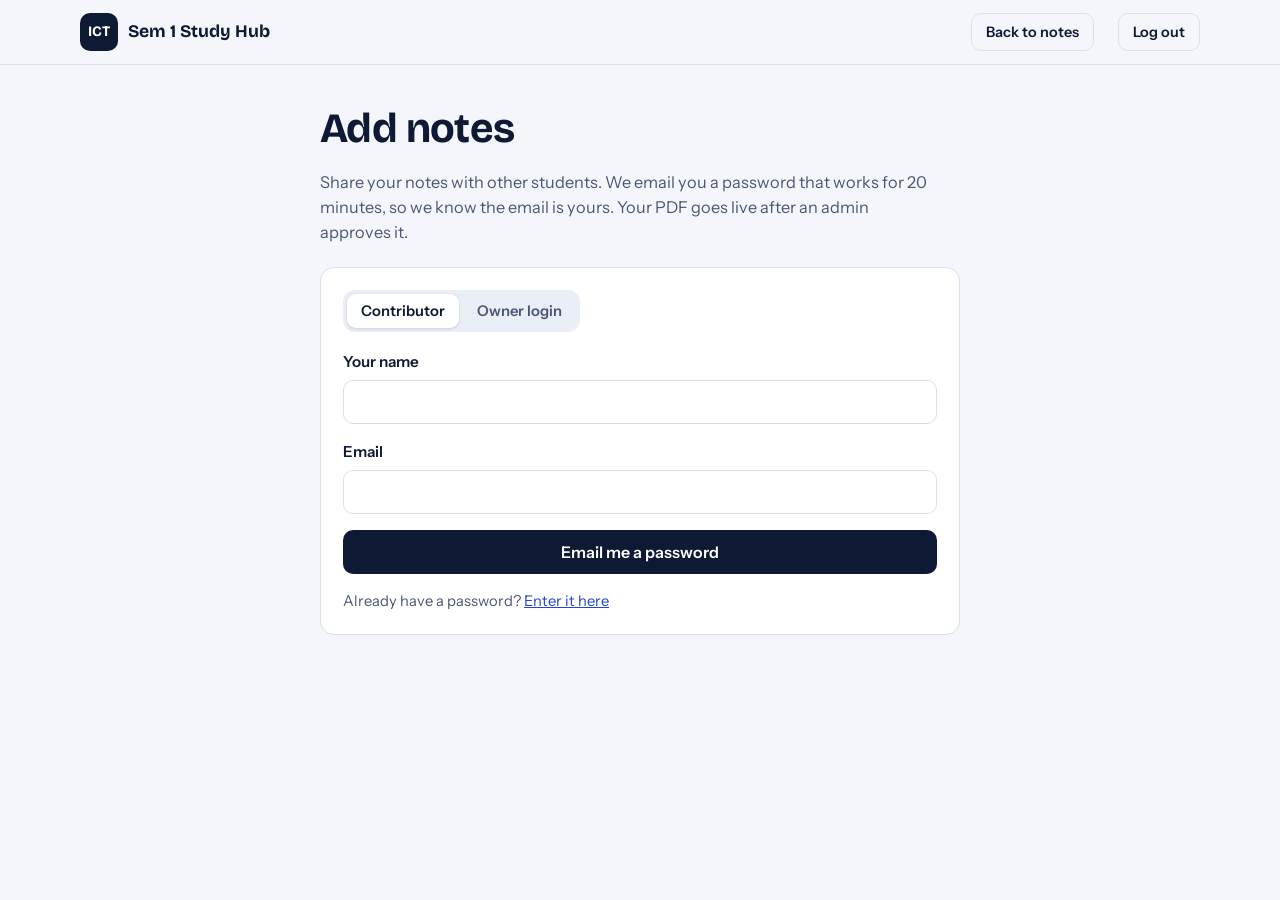
==== contribute.html @ 1305e54b "A centralized study platform providing students with organized notes, learning resources, and academ" ====
<!DOCTYPE html>
<html lang="en">
<head>
  <meta charset="UTF-8" />
  <meta name="viewport" content="width=device-width, initial-scale=1.0" />
  <title>Add notes | ICT Sem 1 Study Hub</title>
  <link rel="preconnect" href="https://fonts.googleapis.com" />
  <link rel="preconnect" href="https://fonts.gstatic.com" crossorigin />
  <link href="https://fonts.googleapis.com/css2?family=Bricolage+Grotesque:opsz,wght@12..96,600;12..96,700&family=Instrument+Sans:wght@400;500;600&display=swap" rel="stylesheet" />
  <link rel="stylesheet" href="style.css" />
</head>
<body>
  <header class="topbar">
    <div class="wrap topbar-in">
      <a class="brand" href="index.html"><span class="brand-mark" aria-hidden="true">ICT</span><span class="brand-text">Sem 1 Study Hub</span></a>
      <a class="btn btn-sm btn-ghost" href="index.html">Back to notes</a>
      <button class="btn btn-sm btn-ghost" id="logout" hidden>Log out</button>
    </div>
  </header>

  <main class="wrap narrow">
    <h1 class="page-h">Add notes</h1>
    <p class="lead" id="intro">Share your notes with other students. We email you a password that works for 20 minutes, so we know the email is yours. Your PDF goes live after an admin approves it.</p>
    <p class="notice" id="setupMsg" hidden>The upload service is not connected yet. Paste your Apps Script URL in config.js.</p>
    <p class="msg" id="msg" role="status" aria-live="polite" hidden></p>

    <!-- Login -->
    <section class="panel" id="authBox">
      <div class="seg" role="tablist">
        <button class="seg-b on" data-mode="user" role="tab">Contributor</button>
        <button class="seg-b" data-mode="owner" role="tab">Owner login</button>
      </div>

      <form id="userForm" class="stack">
        <div id="step1" class="stack">
          <label>Your name<input id="name" autocomplete="name" required minlength="2" /></label>
          <label>Email<input id="email" type="email" autocomplete="email" required /></label>
          <button class="btn btn-ink" type="submit" id="sendBtn">Email me a password</button>
          <p class="hint">Already have a password? <button type="button" class="link" id="haveBtn">Enter it here</button></p>
        </div>
        <div id="step2" class="stack" hidden>
          <p class="hint" id="sentNote"></p>
          <label>Password from your email<input id="pw" autocomplete="one-time-code" required /></label>
          <button class="btn btn-ink" type="button" id="loginBtn">Log in</button>
          <p class="hint"><button type="button" class="link" id="backBtn">Use a different email</button></p>
        </div>
      </form>

      <form id="ownerForm" class="stack" hidden>
        <label>Owner email<input id="oEmail" type="email" required /></label>
        <label>Owner password<input id="oPw" type="password" autocomplete="current-password" required /></label>
        <button class="btn btn-ink" type="submit">Log in as owner</button>
      </form>
    </section>

    <!-- Dashboard -->
    <section id="dash" hidden>
      <p class="who" id="who"></p>
      <div class="tabs" id="tabs" role="tablist"></div>

      <div class="panel" id="tab-upload">
        <form id="upForm" class="stack">
          <label>Title<input id="upTitle" required minlength="3" maxlength="80" placeholder="e.g. Vector chapter notes" /></label>
          <label>Subject
            <select id="upSubject" required>
              <option>Modern Physics</option><option>Maths</option><option>Communication Skills in English</option>
              <option>Fundamentals of Electronics</option><option>Web Development</option><option>Mid-exam papers</option>
            </select>
          </label>
          <label>PDF file (max 10 MB)<input id="upFile" type="file" accept="application/pdf" required /></label>
          <button class="btn btn-ink" type="submit" id="upBtn">Upload PDF</button>
        </form>
      </div>

      <div class="panel" id="tab-notes" hidden><ul class="rows" id="noteList"></ul></div>

      <div class="panel" id="tab-team" hidden>
        <form id="teamForm" class="inline">
          <input id="tEmail" type="email" placeholder="Email address" required aria-label="Email address" />
          <select id="tRole" aria-label="Role"><option value="worker">Worker</option><option value="admin">Admin</option></select>
          <button class="btn btn-ink" type="submit">Add</button>
        </form>
        <p class="hint">Workers can upload (goes live at once) and delete. Admins can also approve or reject uploads.</p>
        <ul class="rows" id="teamList"></ul>
      </div>
    </section>
  </main>

  <script src="config.js"></script>
  <script src="contribute.js"></script>
</body>
</html>
---- style.css ----
/* ===============================
   Tokens
   =============================== */
:root {
  --paper: #f4f6fb;
  --paper-2: #eaeef7;
  --card: #ffffff;
  --ink: #0e1a33;
  --ink-2: #4a5675;
  --line: #d9dfec;
  --cobalt: #2547d0;
  --cobalt-dark: #1a36a8;
  --marker: #ffe066;
  --margin-red: #e7a3a3;
  --wa: #128a4b;
  --wa-dark: #0c6b38;

  --font-display: "Bricolage Grotesque", "Segoe UI", system-ui, sans-serif;
  --font-body: "Instrument Sans", "Segoe UI", system-ui, -apple-system, sans-serif;

  --r-sm: 8px;
  --r-md: 14px;
  --wrap: 1120px;
}

/* ===============================
   Base
   =============================== */
*, *::before, *::after { box-sizing: border-box; }
html { scroll-behavior: smooth; scroll-padding-top: 84px; }
body {
  margin: 0;
  background: var(--paper);
  color: var(--ink);
  font-family: var(--font-body);
  font-size: 1rem;
  line-height: 1.55;
  -webkit-font-smoothing: antialiased;
}
img { max-width: 100%; display: block; }
a { color: var(--cobalt); }
h1, h2, h3 { font-family: var(--font-display); line-height: 1.12; margin: 0; letter-spacing: -0.015em; }

.wrap { width: min(100% - 40px, var(--wrap)); margin-inline: auto; }
.sr-only { position: absolute; width: 1px; height: 1px; overflow: hidden; clip: rect(0 0 0 0); white-space: nowrap; }
.skip { position: absolute; left: 12px; top: -60px; background: var(--ink); color: #fff; padding: 10px 14px; border-radius: var(--r-sm); z-index: 100; }
.skip:focus { top: 12px; }

:focus-visible { outline: 3px solid var(--cobalt); outline-offset: 2px; border-radius: 4px; }

/* ===============================
   Top bar
   =============================== */
.topbar {
  position: sticky; top: 0; z-index: 50;
  background: rgba(244, 246, 251, 0.92);
  backdrop-filter: blur(10px);
  border-bottom: 1px solid var(--line);
}
.topbar-in { display: flex; align-items: center; gap: 24px; min-height: 64px; }
.brand { display: flex; align-items: center; gap: 10px; text-decoration: none; color: var(--ink); margin-right: auto; }
.brand-mark {
  display: grid; place-items: center;
  width: 38px; height: 38px; border-radius: 10px;
  background: var(--ink); color: #fff;
  font-family: var(--font-display); font-weight: 700; font-size: 0.9rem; letter-spacing: 0.02em;
}
.brand-text { white-space: nowrap; font-family: var(--font-display); font-weight: 700; font-size: 1.1rem; }
.topnav { display: flex; gap: 22px; }
.topnav a { color: var(--ink-2); text-decoration: none; font-weight: 500; font-size: 0.95rem; padding: 6px 0; border-bottom: 2px solid transparent; }
.topnav a:hover { color: var(--ink); border-bottom-color: var(--marker); }

/* ===============================
   Buttons
   =============================== */
.btn {
  display: inline-flex; align-items: center; justify-content: center;
  gap: 8px; padding: 12px 20px; border-radius: 10px;
  font: 600 1rem var(--font-body); text-decoration: none; cursor: pointer;
  border: 0; transition: background-color .15s;
}
.btn-sm { padding: 9px 14px; font-size: 0.9rem; }
.short { display: none; }
.btn-wa { background: var(--wa); color: #fff; }
.btn-wa:hover { background: var(--wa-dark); }

/* ===============================
   Hero (ruled-notebook page with margin line)
   =============================== */
.hero {
  position: relative;
  padding: 64px 0 40px;
  background-color: var(--paper);
  background-image: repeating-linear-gradient(to bottom, transparent 0, transparent 35px, rgba(37, 71, 208, 0.07) 35px, rgba(37, 71, 208, 0.07) 36px);
  border-bottom: 1px solid var(--line);
}
.hero::before {
  content: ""; position: absolute; top: 0; bottom: 0;
  left: max(20px, calc(50% - var(--wrap) / 2 - 28px));
  width: 2px; background: var(--margin-red); opacity: .7;
}
.hero .wrap { position: relative; }
.hero h1 { font-size: clamp(2.1rem, 5.2vw, 3.7rem); font-weight: 700; max-width: 16em; }
.lead { max-width: 56ch; margin: 18px 0 0; font-size: 1.125rem; color: var(--ink-2); }

.search {
  position: relative; display: flex; align-items: center;
  max-width: 680px; margin-top: 30px;
  background: var(--card); border: 2px solid var(--ink); border-radius: 14px;
  box-shadow: 4px 4px 0 var(--ink);
  transition: box-shadow .15s, transform .15s;
}
.search:focus-within { box-shadow: 4px 4px 0 var(--cobalt); border-color: var(--cobalt); }
.search-ic { position: absolute; left: 16px; color: var(--ink-2); pointer-events: none; }
.search input {
  flex: 1; min-width: 0; border: 0; background: transparent; outline: none;
  padding: 17px 16px 17px 52px; font: 500 1.05rem var(--font-body); color: var(--ink);
}
.search input::placeholder { color: #7a86a3; }
.search input::-webkit-search-cancel-button { display: none; }
.clear { border: 0; background: var(--paper-2); color: var(--ink); width: 32px; height: 32px; border-radius: 50%; display: grid; place-items: center; cursor: pointer; margin-right: 10px; }
.clear[hidden] { display: none; }
.clear:hover { background: var(--marker); }
.kbd { margin-right: 14px; font: 600 0.8rem var(--font-body); color: var(--ink-2); border: 1px solid var(--line); border-bottom-width: 2px; border-radius: 6px; padding: 1px 8px; background: var(--paper); }
.search:focus-within .kbd, .search.has-value .kbd { display: none; }

.chips { display: flex; flex-wrap: wrap; align-items: center; gap: 8px; margin-top: 18px; }
.chips-label { color: var(--ink-2); font-size: 0.9rem; margin-right: 2px; }
.chip {
  font: 500 0.9rem var(--font-body); color: var(--ink);
  background: var(--card); border: 1px solid var(--line); border-radius: 999px;
  padding: 6px 14px; cursor: pointer; transition: background-color .15s, border-color .15s;
}
.chip:hover { background: var(--marker); border-color: #e4c53a; }

.summary { margin: 18px 0 0; min-height: 1.5em; color: var(--ink-2); font-size: 0.95rem; }
.summary strong { color: var(--ink); }

/* ===============================
   Sections
   =============================== */
.block { padding: 56px 0 24px; }
.block-alt { background: var(--paper-2); margin-top: 32px; padding-bottom: 64px; border-top: 1px solid var(--line); }
.block-head { margin-bottom: 26px; }
.block-head h2 { font-size: clamp(1.6rem, 3vw, 2.1rem); }
.block-head p { margin: 8px 0 0; color: var(--ink-2); max-width: 60ch; }
.block[hidden] { display: none; }

.grid { display: grid; grid-template-columns: repeat(3, minmax(0, 1fr)); gap: 20px; align-items: start; }

/* ===============================
   Subject card
   =============================== */
.subject {
  background: var(--card); border: 1px solid var(--line); border-radius: var(--r-md);
  overflow: hidden;
}
.subject[hidden] { display: none; }
.subject[open] { border-color: var(--ink); }

.subject > summary {
  display: flex; align-items: center; gap: 16px; padding: 14px; cursor: pointer; list-style: none;
}
.subject > summary::-webkit-details-marker { display: none; }
.subject > summary:hover .chev { background: var(--marker); }

.cover { width: 72px; height: auto; aspect-ratio: 2 / 3; border-radius: 6px; object-fit: cover; flex: none; box-shadow: 2px 3px 0 rgba(14, 26, 51, 0.2); }
.s-body { flex: 1; min-width: 0; }
.s-title { font-family: var(--font-display); font-weight: 700; font-size: 1.15rem; line-height: 1.2; }
.s-count { margin: 4px 0 0; font-size: 0.9rem; color: var(--ink-2); }
.chev { flex: none; width: 34px; height: 34px; border-radius: 50%; display: grid; place-items: center; background: var(--paper-2); transition: transform .2s, background-color .15s; }
.subject[open] .chev { transform: rotate(180deg); }

.files { list-style: none; margin: 0; padding: 0 8px 8px; border-top: 1px solid var(--line); }
.files li + li { border-top: 1px solid var(--paper-2); }
.file {
  display: flex; align-items: center; gap: 10px; padding: 11px 8px; border-radius: 8px;
  color: var(--ink); text-decoration: none; font-weight: 500; font-size: 0.97rem;
}
.file:hover { background: var(--paper); }
.file:hover .go { color: var(--cobalt); }
.f-ic { flex: none; color: var(--cobalt); }
.f-name { flex: 1; min-width: 0; }
.badge { flex: none; font-size: 0.75rem; font-weight: 600; padding: 2px 8px; border-radius: 999px; background: #fff3c4; color: #6a5200; border: 1px solid #ecd36b; }
.badge-ext { background: var(--paper-2); color: var(--ink-2); border-color: var(--line); }
.go { flex: none; color: #8a95b1; }

.empty-note { padding: 18px 16px 16px; border-top: 1px solid var(--line); color: var(--ink-2); font-size: 0.95rem; }
.empty-note a { font-weight: 600; }

/* Search match highlighter */
mark { background: linear-gradient(to bottom, transparent 40%, var(--marker) 40%); color: inherit; padding: 0 1px; }

.empty-all { margin-top: 40px; margin-bottom: 20px; padding: 22px 24px; background: var(--card); border: 1px dashed var(--ink-2); border-radius: var(--r-md); }
.empty-all[hidden] { display: none; }

/* ===============================
   Contact band + footer
   =============================== */
.contact { padding: 56px 0; }
.contact-in {
  display: flex; align-items: center; justify-content: space-between; gap: 24px; flex-wrap: wrap;
  background: var(--ink); color: #fff; border-radius: 18px; padding: 32px 36px;
}
.contact h2 { font-size: clamp(1.3rem, 2.6vw, 1.7rem); }
.contact p { margin: 8px 0 0; color: #c3cce2; }

.footer { border-top: 1px solid var(--line); padding: 26px 0 36px; font-size: 0.92rem; }
.footer-in p { margin: 0; }
.footer .muted { color: var(--ink-2); margin-top: 4px; }

.noscript { padding: 20px 0; }

/* ===============================
   Responsive
   =============================== */
@media (max-width: 960px) {
  .grid { grid-template-columns: repeat(2, minmax(0, 1fr)); }
}
@media (max-width: 640px) {
  .grid { grid-template-columns: 1fr; gap: 14px; }
  .topnav { display: none; }
  .long { display: none; }
  .short { display: inline; }
  .btn { white-space: nowrap; }
  .brand-text { font-size: 1rem; }
  .hero { padding: 40px 0 28px; }
  .hero::before { display: none; }
  .search { box-shadow: 3px 3px 0 var(--ink); }
  .kbd { display: none; }
  .contact-in { padding: 26px 22px; }
  .contact-in .btn { width: 100%; }
}
@media (prefers-reduced-motion: reduce) {
  html { scroll-behavior: auto; }
  * { transition: none !important; }
}

/* ===============================
   Add notes page
   =============================== */
.narrow { max-width: 640px; padding: 40px 0 72px; }
.page-h { font-size: clamp(1.9rem, 4.5vw, 2.6rem); }
.narrow .lead { font-size: 1.02rem; }
.panel { background: var(--card); border: 1px solid var(--line); border-radius: var(--r-md); padding: 22px; margin-top: 22px; }
.stack { display: grid; gap: 16px; }
.stack[hidden], .panel[hidden], #dash[hidden] { display: none; }
label { display: grid; gap: 6px; font-weight: 600; font-size: 0.95rem; }
input, select { font: 500 1rem var(--font-body); color: var(--ink); background: #fff; border: 1.5px solid var(--line); border-radius: 10px; padding: 11px 12px; width: 100%; }
input:focus, select:focus { outline: none; border-color: var(--cobalt); box-shadow: 0 0 0 3px rgba(37, 71, 208, .18); }
input[type=file] { padding: 9px; }
.btn-ink { background: var(--ink); color: #fff; } .btn-ink:hover { background: var(--cobalt); }
.btn-ghost { background: transparent; color: var(--ink); border: 1.5px solid var(--line); } .btn-ghost:hover { background: var(--marker); border-color: #e4c53a; }
.btn-danger { background: #fff; color: #b3261e; border: 1.5px solid #e8b9b5; } .btn-danger:hover { background: #fdecea; }
.btn:disabled { opacity: .55; cursor: not-allowed; }
.hint { margin: 0; color: var(--ink-2); font-size: 0.92rem; font-weight: 400; }
.link { background: none; border: 0; padding: 0; font: inherit; color: var(--cobalt); text-decoration: underline; cursor: pointer; }
.msg { margin: 18px 0 0; padding: 12px 14px; border-radius: 10px; background: #e7f6ee; border: 1px solid #9fd5b5; color: #0c5a30; font-weight: 500; }
.msg.bad { background: #fdecea; border-color: #e8b9b5; color: #8e1d16; }
.notice { margin: 18px 0 0; padding: 12px 14px; border-radius: 10px; background: #fff3c4; border: 1px solid #ecd36b; color: #5c4700; }
.seg { display: inline-flex; gap: 4px; padding: 4px; background: var(--paper-2); border-radius: 12px; margin-bottom: 18px; flex-wrap: wrap; }
.tabs { display: flex; gap: 4px; padding: 4px; background: var(--paper-2); border-radius: 12px; width: fit-content; max-width: 100%; flex-wrap: wrap; }
.seg-b { font: 600 0.92rem var(--font-body); color: var(--ink-2); background: transparent; border: 0; border-radius: 9px; padding: 8px 14px; cursor: pointer; }
.seg-b.on { background: #fff; color: var(--ink); box-shadow: 0 1px 3px rgba(14, 26, 51, .15); }
.who { margin: 22px 0 12px; color: var(--ink-2); }
.inline { display: flex; gap: 8px; flex-wrap: wrap; margin-bottom: 12px; }
.inline input { flex: 1 1 200px; width: auto; } .inline select { width: auto; }
.rows { list-style: none; margin: 0; padding: 0; }
.row { display: flex; align-items: center; gap: 12px; padding: 14px 0; flex-wrap: wrap; }
.row + .row, .rows .row:not(:first-child) { border-top: 1px solid var(--paper-2); }
.row-main { flex: 1 1 220px; min-width: 0; } .row-main p { margin: 0; overflow-wrap: anywhere; }
.row-main a { font-weight: 600; color: var(--ink); }
.row-sub { color: var(--ink-2); font-size: 0.88rem; }
.row-acts { display: flex; gap: 8px; flex-wrap: wrap; }
.row-empty { padding: 14px 0; color: var(--ink-2); list-style: none; }
.badge-ok { background: #e7f6ee; color: #0c5a30; border-color: #9fd5b5; }
.cover-ph { display: grid; place-items: center; background: var(--ink); color: #fff; font: 700 1.6rem var(--font-display); }

.contact-btns { display: flex; gap: 10px; flex-wrap: wrap; }
.btn-light { background: #fff; color: var(--ink); } .btn-light:hover { background: var(--marker); }
@media (max-width: 640px) { .contact-btns { width: 100%; flex-direction: column; } .contact-btns .btn { width: 100%; } }
@media (max-width: 520px) { .topbar-in:has(.btn-ghost) .brand-text { display: none; } .topbar-in { gap: 10px; } }
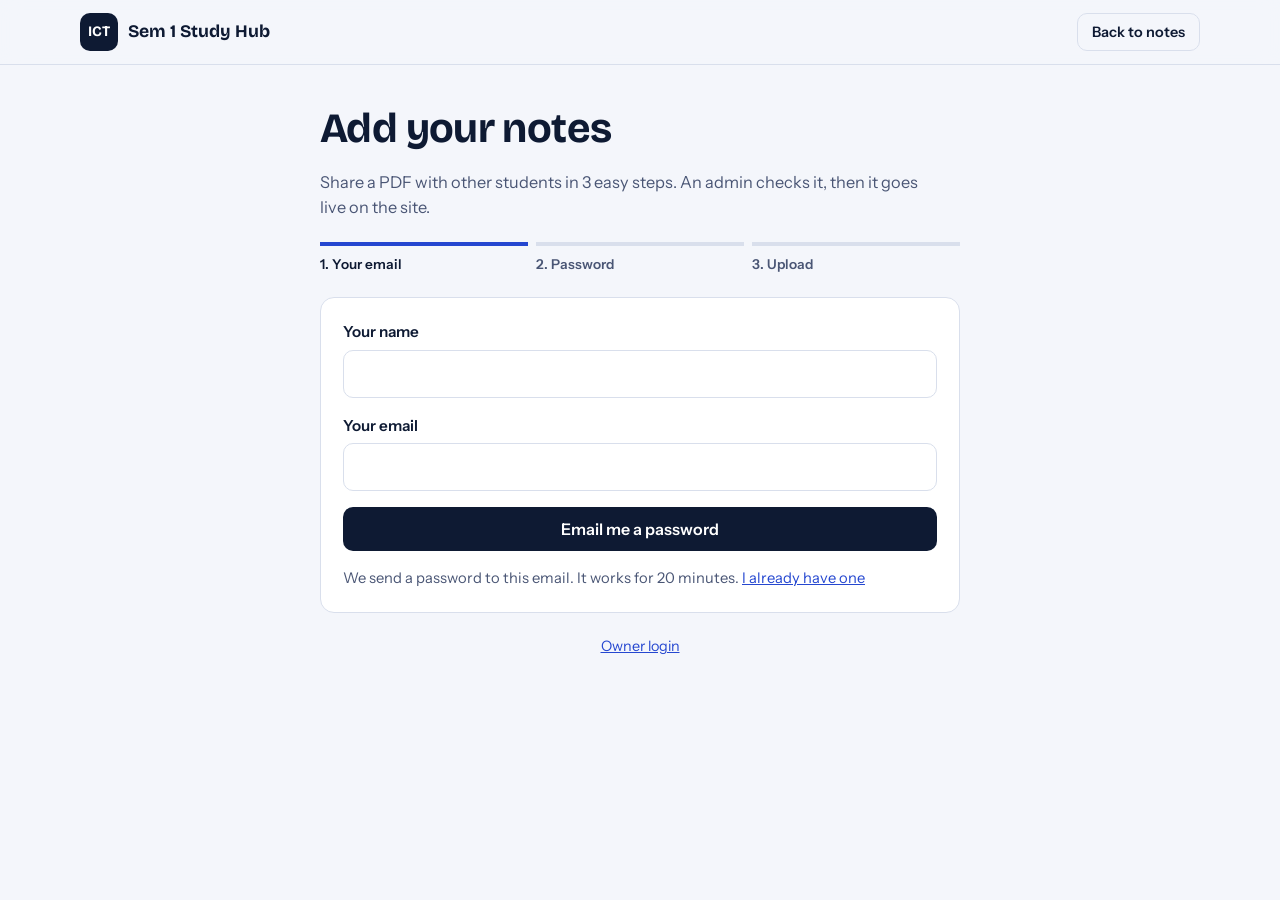
==== commit 9517ea27: "add some more files.." ====
--- a/contribute.html
+++ b/contribute.html
@@ -1,86 +1,134 @@
 <!DOCTYPE html>
 <html lang="en">
+
 <head>
   <meta charset="UTF-8" />
   <meta name="viewport" content="width=device-width, initial-scale=1.0" />
   <title>Add notes | ICT Sem 1 Study Hub</title>
   <link rel="preconnect" href="https://fonts.googleapis.com" />
   <link rel="preconnect" href="https://fonts.gstatic.com" crossorigin />
-  <link href="https://fonts.googleapis.com/css2?family=Bricolage+Grotesque:opsz,wght@12..96,600;12..96,700&family=Instrument+Sans:wght@400;500;600&display=swap" rel="stylesheet" />
+  <link
+    href="https://fonts.googleapis.com/css2?family=Bricolage+Grotesque:opsz,wght@12..96,600;12..96,700&family=Instrument+Sans:wght@400;500;600&display=swap"
+    rel="stylesheet" />
   <link rel="stylesheet" href="style.css" />
 </head>
+
 <body>
   <header class="topbar">
     <div class="wrap topbar-in">
-      <a class="brand" href="index.html"><span class="brand-mark" aria-hidden="true">ICT</span><span class="brand-text">Sem 1 Study Hub</span></a>
+      <a class="brand" href="index.html"><span class="brand-mark" aria-hidden="true">ICT</span><span
+          class="brand-text">Sem 1 Study Hub</span></a>
       <a class="btn btn-sm btn-ghost" href="index.html">Back to notes</a>
       <button class="btn btn-sm btn-ghost" id="logout" hidden>Log out</button>
     </div>
   </header>
 
   <main class="wrap narrow">
-    <h1 class="page-h">Add notes</h1>
-    <p class="lead" id="intro">Share your notes with other students. We email you a password that works for 20 minutes, so we know the email is yours. Your PDF goes live after an admin approves it.</p>
-    <p class="notice" id="setupMsg" hidden>The upload service is not connected yet. Paste your Apps Script URL in config.js.</p>
+    <h1 class="page-h">Add your notes</h1>
+    <p class="lead" id="intro">Share a PDF with other students in 3 easy steps. An admin checks it, then it goes live on
+      the site.</p>
+    <ol class="steps" id="steps">
+      <li class="on">Your email</li>
+      <li>Password</li>
+      <li>Upload</li>
+    </ol>
+    <p class="notice" id="setupMsg" hidden>The upload service is not connected yet. Deploy the Apps Script and paste its
+      URL in config.js.</p>
     <p class="msg" id="msg" role="status" aria-live="polite" hidden></p>
 
-    <!-- Login -->
-    <section class="panel" id="authBox">
-      <div class="seg" role="tablist">
-        <button class="seg-b on" data-mode="user" role="tab">Contributor</button>
-        <button class="seg-b" data-mode="owner" role="tab">Owner login</button>
-      </div>
-
-      <form id="userForm" class="stack">
-        <div id="step1" class="stack">
-          <label>Your name<input id="name" autocomplete="name" required minlength="2" /></label>
-          <label>Email<input id="email" type="email" autocomplete="email" required /></label>
-          <button class="btn btn-ink" type="submit" id="sendBtn">Email me a password</button>
-          <p class="hint">Already have a password? <button type="button" class="link" id="haveBtn">Enter it here</button></p>
-        </div>
-        <div id="step2" class="stack" hidden>
-          <p class="hint" id="sentNote"></p>
-          <label>Password from your email<input id="pw" autocomplete="one-time-code" required /></label>
-          <button class="btn btn-ink" type="button" id="loginBtn">Log in</button>
-          <p class="hint"><button type="button" class="link" id="backBtn">Use a different email</button></p>
-        </div>
-      </form>
-
-      <form id="ownerForm" class="stack" hidden>
-        <label>Owner email<input id="oEmail" type="email" required /></label>
-        <label>Owner password<input id="oPw" type="password" autocomplete="current-password" required /></label>
-        <button class="btn btn-ink" type="submit">Log in as owner</button>
+    <!-- Step 1 -->
+    <section class="panel" id="s1">
+      <form id="f1" class="stack">
+        <label>Your name<input id="name" autocomplete="name" required minlength="2" /></label>
+        <label>Your email<input id="email" type="email" autocomplete="email" inputmode="email" required /></label>
+        <button class="btn btn-ink" type="submit" id="sendBtn">Email me a password</button>
+        <p class="hint">We send a password to this email. It works for 20 minutes. <button type="button" class="link"
+            id="haveBtn">I already have one</button></p>
       </form>
     </section>
 
-    <!-- Dashboard -->
+    <!-- Step 2 -->
+    <section class="panel" id="s2" hidden>
+      <form id="f2" class="stack">
+        <p class="hint" id="sentNote"></p>
+        <label>Password from your email<input id="pw" autocomplete="one-time-code" autocapitalize="off"
+            required /></label>
+        <p class="timer" id="timer"></p>
+        <button class="btn btn-ink" type="submit" id="loginBtn">Continue</button>
+        <p class="hint">Not in your inbox? Check spam. <button type="button" class="link" id="resendBtn">Send a new
+            password</button> or <button type="button" class="link" id="backBtn">change email</button></p>
+      </form>
+    </section>
+
+    <!-- Owner -->
+    <section class="panel" id="ownerBox" hidden>
+      <form id="fo" class="stack">
+        <label>Owner email<input id="oEmail" type="email" required /></label>
+        <label>Owner password<input id="oPw" type="password" autocomplete="current-password" required /></label>
+        <button class="btn btn-ink" type="submit" id="oBtn">Log in as owner</button>
+        <p class="hint"><button type="button" class="link" id="ownerBack">Back</button></p>
+      </form>
+    </section>
+    <p class="foot-link" id="footLink"><button type="button" class="link" id="ownerLink">Owner login</button></p>
+
+    <!-- Step 3 -->
     <section id="dash" hidden>
       <p class="who" id="who"></p>
       <div class="tabs" id="tabs" role="tablist"></div>
 
       <div class="panel" id="tab-upload">
         <form id="upForm" class="stack">
-          <label>Title<input id="upTitle" required minlength="3" maxlength="80" placeholder="e.g. Vector chapter notes" /></label>
-          <label>Subject
-            <select id="upSubject" required>
-              <option>Modern Physics</option><option>Maths</option><option>Communication Skills in English</option>
-              <option>Fundamentals of Electronics</option><option>Web Development</option><option>Mid-exam papers</option>
+          <label>Which folder?
+            <select id="upFolder" required>
+              <option value="">Loading folders...</option>
             </select>
           </label>
-          <label>PDF file (max 10 MB)<input id="upFile" type="file" accept="application/pdf" required /></label>
-          <button class="btn btn-ink" type="submit" id="upBtn">Upload PDF</button>
+          <label class="drop" id="drop">
+            <input type="file" id="upFile" accept="application/pdf" class="sr-only" />
+            <strong id="dropT">Tap to choose a PDF</strong>
+            <span id="dropS">or drag it here. Max 10 MB</span>
+          </label>
+          <label>Title<input id="upTitle" required minlength="3" maxlength="80"
+              placeholder="e.g. Vector chapter notes" /></label>
+          <button class="btn btn-ink" type="submit" id="upBtn">Upload</button>
+        </form>
+        <div class="done" id="upDone" hidden>
+          <p class="done-ic" aria-hidden="true">&#10003;</p>
+          <h2 id="doneH">Thank you!</h2>
+          <p class="hint" id="doneT"></p>
+          <button class="btn btn-ink" type="button" id="againBtn">Add another PDF</button>
+        </div>
+      </div>
+
+      <div class="panel" id="tab-notes" hidden>
+        <ul class="rows" id="noteList"></ul>
+      </div>
+
+      <div class="panel" id="tab-folders" hidden>
+        <p class="hint">Uploads always go into an existing folder. Create a new one only when you really need it.</p>
+        <form id="folderForm" class="stack">
+          <label>New folder name<input id="fName" required minlength="2" maxlength="60" /></label>
+          <label>Show it under<select id="fGroup">
+              <option value="notes">Subject notes</option>
+              <option value="papers">Mid-exam papers</option>
+            </select></label>
+          <label>Existing Drive folder link (optional)<input id="fDrive"
+              placeholder="Leave empty to create a new Drive folder" /></label>
+          <button class="btn btn-ink" type="submit">Create folder</button>
         </form>
       </div>
-
-      <div class="panel" id="tab-notes" hidden><ul class="rows" id="noteList"></ul></div>
 
       <div class="panel" id="tab-team" hidden>
         <form id="teamForm" class="inline">
           <input id="tEmail" type="email" placeholder="Email address" required aria-label="Email address" />
-          <select id="tRole" aria-label="Role"><option value="worker">Worker</option><option value="admin">Admin</option></select>
+          <select id="tRole" aria-label="Role">
+            <option value="worker">Worker</option>
+            <option value="admin">Admin</option>
+          </select>
           <button class="btn btn-ink" type="submit">Add</button>
         </form>
-        <p class="hint">Workers can upload (goes live at once) and delete. Admins can also approve or reject uploads.</p>
+        <p class="hint">Workers can upload (goes live at once) and delete. Admins can also approve uploads and create
+          folders.</p>
         <ul class="rows" id="teamList"></ul>
       </div>
     </section>
@@ -89,4 +137,5 @@
   <script src="config.js"></script>
   <script src="contribute.js"></script>
 </body>
-</html>
+
+</html>
--- a/style.css
+++ b/style.css
@@ -26,8 +26,17 @@
 /* ===============================
    Base
    =============================== */
-*, *::before, *::after { box-sizing: border-box; }
-html { scroll-behavior: smooth; scroll-padding-top: 84px; }
+*,
+*::before,
+*::after {
+  box-sizing: border-box;
+}
+
+html {
+  scroll-behavior: smooth;
+  scroll-padding-top: 84px;
+}
+
 body {
   margin: 0;
   background: var(--paper);
@@ -37,52 +46,162 @@
   line-height: 1.55;
   -webkit-font-smoothing: antialiased;
 }
-img { max-width: 100%; display: block; }
-a { color: var(--cobalt); }
-h1, h2, h3 { font-family: var(--font-display); line-height: 1.12; margin: 0; letter-spacing: -0.015em; }
-
-.wrap { width: min(100% - 40px, var(--wrap)); margin-inline: auto; }
-.sr-only { position: absolute; width: 1px; height: 1px; overflow: hidden; clip: rect(0 0 0 0); white-space: nowrap; }
-.skip { position: absolute; left: 12px; top: -60px; background: var(--ink); color: #fff; padding: 10px 14px; border-radius: var(--r-sm); z-index: 100; }
-.skip:focus { top: 12px; }
-
-:focus-visible { outline: 3px solid var(--cobalt); outline-offset: 2px; border-radius: 4px; }
+
+img {
+  max-width: 100%;
+  display: block;
+}
+
+a {
+  color: var(--cobalt);
+}
+
+h1,
+h2,
+h3 {
+  font-family: var(--font-display);
+  line-height: 1.12;
+  margin: 0;
+  letter-spacing: -0.015em;
+}
+
+.wrap {
+  width: min(100% - 40px, var(--wrap));
+  margin-inline: auto;
+}
+
+.sr-only {
+  position: absolute;
+  width: 1px;
+  height: 1px;
+  overflow: hidden;
+  clip: rect(0 0 0 0);
+  white-space: nowrap;
+}
+
+.skip {
+  position: absolute;
+  left: 12px;
+  top: -60px;
+  background: var(--ink);
+  color: #fff;
+  padding: 10px 14px;
+  border-radius: var(--r-sm);
+  z-index: 100;
+}
+
+.skip:focus {
+  top: 12px;
+}
+
+:focus-visible {
+  outline: 3px solid var(--cobalt);
+  outline-offset: 2px;
+  border-radius: 4px;
+}
 
 /* ===============================
    Top bar
    =============================== */
 .topbar {
-  position: sticky; top: 0; z-index: 50;
+  position: sticky;
+  top: 0;
+  z-index: 50;
   background: rgba(244, 246, 251, 0.92);
   backdrop-filter: blur(10px);
   border-bottom: 1px solid var(--line);
 }
-.topbar-in { display: flex; align-items: center; gap: 24px; min-height: 64px; }
-.brand { display: flex; align-items: center; gap: 10px; text-decoration: none; color: var(--ink); margin-right: auto; }
+
+.topbar-in {
+  display: flex;
+  align-items: center;
+  gap: 24px;
+  min-height: 64px;
+}
+
+.brand {
+  display: flex;
+  align-items: center;
+  gap: 10px;
+  text-decoration: none;
+  color: var(--ink);
+  margin-right: auto;
+}
+
 .brand-mark {
-  display: grid; place-items: center;
-  width: 38px; height: 38px; border-radius: 10px;
-  background: var(--ink); color: #fff;
-  font-family: var(--font-display); font-weight: 700; font-size: 0.9rem; letter-spacing: 0.02em;
-}
-.brand-text { white-space: nowrap; font-family: var(--font-display); font-weight: 700; font-size: 1.1rem; }
-.topnav { display: flex; gap: 22px; }
-.topnav a { color: var(--ink-2); text-decoration: none; font-weight: 500; font-size: 0.95rem; padding: 6px 0; border-bottom: 2px solid transparent; }
-.topnav a:hover { color: var(--ink); border-bottom-color: var(--marker); }
+  display: grid;
+  place-items: center;
+  width: 38px;
+  height: 38px;
+  border-radius: 10px;
+  background: var(--ink);
+  color: #fff;
+  font-family: var(--font-display);
+  font-weight: 700;
+  font-size: 0.9rem;
+  letter-spacing: 0.02em;
+}
+
+.brand-text {
+  white-space: nowrap;
+  font-family: var(--font-display);
+  font-weight: 700;
+  font-size: 1.1rem;
+}
+
+.topnav {
+  display: flex;
+  gap: 22px;
+}
+
+.topnav a {
+  color: var(--ink-2);
+  text-decoration: none;
+  font-weight: 500;
+  font-size: 0.95rem;
+  padding: 6px 0;
+  border-bottom: 2px solid transparent;
+}
+
+.topnav a:hover {
+  color: var(--ink);
+  border-bottom-color: var(--marker);
+}
 
 /* ===============================
    Buttons
    =============================== */
 .btn {
-  display: inline-flex; align-items: center; justify-content: center;
-  gap: 8px; padding: 12px 20px; border-radius: 10px;
-  font: 600 1rem var(--font-body); text-decoration: none; cursor: pointer;
-  border: 0; transition: background-color .15s;
-}
-.btn-sm { padding: 9px 14px; font-size: 0.9rem; }
-.short { display: none; }
-.btn-wa { background: var(--wa); color: #fff; }
-.btn-wa:hover { background: var(--wa-dark); }
+  display: inline-flex;
+  align-items: center;
+  justify-content: center;
+  gap: 8px;
+  padding: 12px 20px;
+  border-radius: 10px;
+  font: 600 1rem var(--font-body);
+  text-decoration: none;
+  cursor: pointer;
+  border: 0;
+  transition: background-color .15s;
+}
+
+.btn-sm {
+  padding: 9px 14px;
+  font-size: 0.9rem;
+}
+
+.short {
+  display: none;
+}
+
+.btn-wa {
+  background: var(--wa);
+  color: #fff;
+}
+
+.btn-wa:hover {
+  background: var(--wa-dark);
+}
 
 /* ===============================
    Hero (ruled-notebook page with margin line)
@@ -94,189 +213,888 @@
   background-image: repeating-linear-gradient(to bottom, transparent 0, transparent 35px, rgba(37, 71, 208, 0.07) 35px, rgba(37, 71, 208, 0.07) 36px);
   border-bottom: 1px solid var(--line);
 }
+
 .hero::before {
-  content: ""; position: absolute; top: 0; bottom: 0;
+  content: "";
+  position: absolute;
+  top: 0;
+  bottom: 0;
   left: max(20px, calc(50% - var(--wrap) / 2 - 28px));
-  width: 2px; background: var(--margin-red); opacity: .7;
-}
-.hero .wrap { position: relative; }
-.hero h1 { font-size: clamp(2.1rem, 5.2vw, 3.7rem); font-weight: 700; max-width: 16em; }
-.lead { max-width: 56ch; margin: 18px 0 0; font-size: 1.125rem; color: var(--ink-2); }
+  width: 2px;
+  background: var(--margin-red);
+  opacity: .7;
+}
+
+.hero .wrap {
+  position: relative;
+}
+
+.hero h1 {
+  font-size: clamp(2.1rem, 5.2vw, 3.7rem);
+  font-weight: 700;
+  max-width: 16em;
+}
+
+.lead {
+  max-width: 56ch;
+  margin: 18px 0 0;
+  font-size: 1.125rem;
+  color: var(--ink-2);
+}
 
 .search {
-  position: relative; display: flex; align-items: center;
-  max-width: 680px; margin-top: 30px;
-  background: var(--card); border: 2px solid var(--ink); border-radius: 14px;
+  position: relative;
+  display: flex;
+  align-items: center;
+  max-width: 680px;
+  margin-top: 30px;
+  background: var(--card);
+  border: 2px solid var(--ink);
+  border-radius: 14px;
   box-shadow: 4px 4px 0 var(--ink);
   transition: box-shadow .15s, transform .15s;
 }
-.search:focus-within { box-shadow: 4px 4px 0 var(--cobalt); border-color: var(--cobalt); }
-.search-ic { position: absolute; left: 16px; color: var(--ink-2); pointer-events: none; }
+
+.search:focus-within {
+  box-shadow: 4px 4px 0 var(--cobalt);
+  border-color: var(--cobalt);
+}
+
+.search-ic {
+  position: absolute;
+  left: 16px;
+  color: var(--ink-2);
+  pointer-events: none;
+}
+
 .search input {
-  flex: 1; min-width: 0; border: 0; background: transparent; outline: none;
-  padding: 17px 16px 17px 52px; font: 500 1.05rem var(--font-body); color: var(--ink);
-}
-.search input::placeholder { color: #7a86a3; }
-.search input::-webkit-search-cancel-button { display: none; }
-.clear { border: 0; background: var(--paper-2); color: var(--ink); width: 32px; height: 32px; border-radius: 50%; display: grid; place-items: center; cursor: pointer; margin-right: 10px; }
-.clear[hidden] { display: none; }
-.clear:hover { background: var(--marker); }
-.kbd { margin-right: 14px; font: 600 0.8rem var(--font-body); color: var(--ink-2); border: 1px solid var(--line); border-bottom-width: 2px; border-radius: 6px; padding: 1px 8px; background: var(--paper); }
-.search:focus-within .kbd, .search.has-value .kbd { display: none; }
-
-.chips { display: flex; flex-wrap: wrap; align-items: center; gap: 8px; margin-top: 18px; }
-.chips-label { color: var(--ink-2); font-size: 0.9rem; margin-right: 2px; }
+  flex: 1;
+  min-width: 0;
+  border: 0;
+  background: transparent;
+  outline: none;
+  padding: 17px 16px 17px 52px;
+  font: 500 1.05rem var(--font-body);
+  color: var(--ink);
+}
+
+.search input::placeholder {
+  color: #7a86a3;
+}
+
+.search input::-webkit-search-cancel-button {
+  display: none;
+}
+
+.clear {
+  border: 0;
+  background: var(--paper-2);
+  color: var(--ink);
+  width: 32px;
+  height: 32px;
+  border-radius: 50%;
+  display: grid;
+  place-items: center;
+  cursor: pointer;
+  margin-right: 10px;
+}
+
+.clear[hidden] {
+  display: none;
+}
+
+.clear:hover {
+  background: var(--marker);
+}
+
+.kbd {
+  margin-right: 14px;
+  font: 600 0.8rem var(--font-body);
+  color: var(--ink-2);
+  border: 1px solid var(--line);
+  border-bottom-width: 2px;
+  border-radius: 6px;
+  padding: 1px 8px;
+  background: var(--paper);
+}
+
+.search:focus-within .kbd,
+.search.has-value .kbd {
+  display: none;
+}
+
+.chips {
+  display: flex;
+  flex-wrap: wrap;
+  align-items: center;
+  gap: 8px;
+  margin-top: 18px;
+}
+
+.chips-label {
+  color: var(--ink-2);
+  font-size: 0.9rem;
+  margin-right: 2px;
+}
+
 .chip {
-  font: 500 0.9rem var(--font-body); color: var(--ink);
-  background: var(--card); border: 1px solid var(--line); border-radius: 999px;
-  padding: 6px 14px; cursor: pointer; transition: background-color .15s, border-color .15s;
-}
-.chip:hover { background: var(--marker); border-color: #e4c53a; }
-
-.summary { margin: 18px 0 0; min-height: 1.5em; color: var(--ink-2); font-size: 0.95rem; }
-.summary strong { color: var(--ink); }
+  font: 500 0.9rem var(--font-body);
+  color: var(--ink);
+  background: var(--card);
+  border: 1px solid var(--line);
+  border-radius: 999px;
+  padding: 6px 14px;
+  cursor: pointer;
+  transition: background-color .15s, border-color .15s;
+}
+
+.chip:hover {
+  background: var(--marker);
+  border-color: #e4c53a;
+}
+
+.summary {
+  margin: 18px 0 0;
+  min-height: 1.5em;
+  color: var(--ink-2);
+  font-size: 0.95rem;
+}
+
+.summary strong {
+  color: var(--ink);
+}
 
 /* ===============================
    Sections
    =============================== */
-.block { padding: 56px 0 24px; }
-.block-alt { background: var(--paper-2); margin-top: 32px; padding-bottom: 64px; border-top: 1px solid var(--line); }
-.block-head { margin-bottom: 26px; }
-.block-head h2 { font-size: clamp(1.6rem, 3vw, 2.1rem); }
-.block-head p { margin: 8px 0 0; color: var(--ink-2); max-width: 60ch; }
-.block[hidden] { display: none; }
-
-.grid { display: grid; grid-template-columns: repeat(3, minmax(0, 1fr)); gap: 20px; align-items: start; }
+.block {
+  padding: 56px 0 24px;
+}
+
+.block-alt {
+  background: var(--paper-2);
+  margin-top: 32px;
+  padding-bottom: 64px;
+  border-top: 1px solid var(--line);
+}
+
+.block-head {
+  margin-bottom: 26px;
+}
+
+.block-head h2 {
+  font-size: clamp(1.6rem, 3vw, 2.1rem);
+}
+
+.block-head p {
+  margin: 8px 0 0;
+  color: var(--ink-2);
+  max-width: 60ch;
+}
+
+.block[hidden] {
+  display: none;
+}
+
+.grid {
+  display: grid;
+  grid-template-columns: repeat(3, minmax(0, 1fr));
+  gap: 20px;
+  align-items: start;
+}
 
 /* ===============================
    Subject card
    =============================== */
 .subject {
-  background: var(--card); border: 1px solid var(--line); border-radius: var(--r-md);
+  background: var(--card);
+  border: 1px solid var(--line);
+  border-radius: var(--r-md);
   overflow: hidden;
 }
-.subject[hidden] { display: none; }
-.subject[open] { border-color: var(--ink); }
-
-.subject > summary {
-  display: flex; align-items: center; gap: 16px; padding: 14px; cursor: pointer; list-style: none;
-}
-.subject > summary::-webkit-details-marker { display: none; }
-.subject > summary:hover .chev { background: var(--marker); }
-
-.cover { width: 72px; height: auto; aspect-ratio: 2 / 3; border-radius: 6px; object-fit: cover; flex: none; box-shadow: 2px 3px 0 rgba(14, 26, 51, 0.2); }
-.s-body { flex: 1; min-width: 0; }
-.s-title { font-family: var(--font-display); font-weight: 700; font-size: 1.15rem; line-height: 1.2; }
-.s-count { margin: 4px 0 0; font-size: 0.9rem; color: var(--ink-2); }
-.chev { flex: none; width: 34px; height: 34px; border-radius: 50%; display: grid; place-items: center; background: var(--paper-2); transition: transform .2s, background-color .15s; }
-.subject[open] .chev { transform: rotate(180deg); }
-
-.files { list-style: none; margin: 0; padding: 0 8px 8px; border-top: 1px solid var(--line); }
-.files li + li { border-top: 1px solid var(--paper-2); }
+
+.subject[hidden] {
+  display: none;
+}
+
+.subject[open] {
+  border-color: var(--ink);
+}
+
+.subject>summary {
+  display: flex;
+  align-items: center;
+  gap: 16px;
+  padding: 14px;
+  cursor: pointer;
+  list-style: none;
+}
+
+.subject>summary::-webkit-details-marker {
+  display: none;
+}
+
+.subject>summary:hover .chev {
+  background: var(--marker);
+}
+
+.cover {
+  width: 72px;
+  height: auto;
+  aspect-ratio: 2 / 3;
+  border-radius: 6px;
+  object-fit: cover;
+  flex: none;
+  box-shadow: 2px 3px 0 rgba(14, 26, 51, 0.2);
+}
+
+.s-body {
+  flex: 1;
+  min-width: 0;
+}
+
+.s-title {
+  font-family: var(--font-display);
+  font-weight: 700;
+  font-size: 1.15rem;
+  line-height: 1.2;
+}
+
+.s-count {
+  margin: 4px 0 0;
+  font-size: 0.9rem;
+  color: var(--ink-2);
+}
+
+.chev {
+  flex: none;
+  width: 34px;
+  height: 34px;
+  border-radius: 50%;
+  display: grid;
+  place-items: center;
+  background: var(--paper-2);
+  transition: transform .2s, background-color .15s;
+}
+
+.subject[open] .chev {
+  transform: rotate(180deg);
+}
+
+.files {
+  list-style: none;
+  margin: 0;
+  padding: 0 8px 8px;
+  border-top: 1px solid var(--line);
+}
+
+.files li+li {
+  border-top: 1px solid var(--paper-2);
+}
+
 .file {
-  display: flex; align-items: center; gap: 10px; padding: 11px 8px; border-radius: 8px;
-  color: var(--ink); text-decoration: none; font-weight: 500; font-size: 0.97rem;
-}
-.file:hover { background: var(--paper); }
-.file:hover .go { color: var(--cobalt); }
-.f-ic { flex: none; color: var(--cobalt); }
-.f-name { flex: 1; min-width: 0; }
-.badge { flex: none; font-size: 0.75rem; font-weight: 600; padding: 2px 8px; border-radius: 999px; background: #fff3c4; color: #6a5200; border: 1px solid #ecd36b; }
-.badge-ext { background: var(--paper-2); color: var(--ink-2); border-color: var(--line); }
-.go { flex: none; color: #8a95b1; }
-
-.empty-note { padding: 18px 16px 16px; border-top: 1px solid var(--line); color: var(--ink-2); font-size: 0.95rem; }
-.empty-note a { font-weight: 600; }
+  display: flex;
+  align-items: center;
+  gap: 10px;
+  padding: 11px 8px;
+  border-radius: 8px;
+  color: var(--ink);
+  text-decoration: none;
+  font-weight: 500;
+  font-size: 0.97rem;
+}
+
+.file:hover {
+  background: var(--paper);
+}
+
+.file:hover .go {
+  color: var(--cobalt);
+}
+
+.f-ic {
+  flex: none;
+  color: var(--cobalt);
+}
+
+.f-name {
+  flex: 1;
+  min-width: 0;
+}
+
+.badge {
+  flex: none;
+  font-size: 0.75rem;
+  font-weight: 600;
+  padding: 2px 8px;
+  border-radius: 999px;
+  background: #fff3c4;
+  color: #6a5200;
+  border: 1px solid #ecd36b;
+}
+
+.badge-ext {
+  background: var(--paper-2);
+  color: var(--ink-2);
+  border-color: var(--line);
+}
+
+.go {
+  flex: none;
+  color: #8a95b1;
+}
+
+.empty-note {
+  padding: 18px 16px 16px;
+  border-top: 1px solid var(--line);
+  color: var(--ink-2);
+  font-size: 0.95rem;
+}
+
+.empty-note a {
+  font-weight: 600;
+}
 
 /* Search match highlighter */
-mark { background: linear-gradient(to bottom, transparent 40%, var(--marker) 40%); color: inherit; padding: 0 1px; }
-
-.empty-all { margin-top: 40px; margin-bottom: 20px; padding: 22px 24px; background: var(--card); border: 1px dashed var(--ink-2); border-radius: var(--r-md); }
-.empty-all[hidden] { display: none; }
+mark {
+  background: linear-gradient(to bottom, transparent 40%, var(--marker) 40%);
+  color: inherit;
+  padding: 0 1px;
+}
+
+.empty-all {
+  margin-top: 40px;
+  margin-bottom: 20px;
+  padding: 22px 24px;
+  background: var(--card);
+  border: 1px dashed var(--ink-2);
+  border-radius: var(--r-md);
+}
+
+.empty-all[hidden] {
+  display: none;
+}
 
 /* ===============================
    Contact band + footer
    =============================== */
-.contact { padding: 56px 0; }
+.contact {
+  padding: 56px 0;
+}
+
 .contact-in {
-  display: flex; align-items: center; justify-content: space-between; gap: 24px; flex-wrap: wrap;
-  background: var(--ink); color: #fff; border-radius: 18px; padding: 32px 36px;
-}
-.contact h2 { font-size: clamp(1.3rem, 2.6vw, 1.7rem); }
-.contact p { margin: 8px 0 0; color: #c3cce2; }
-
-.footer { border-top: 1px solid var(--line); padding: 26px 0 36px; font-size: 0.92rem; }
-.footer-in p { margin: 0; }
-.footer .muted { color: var(--ink-2); margin-top: 4px; }
-
-.noscript { padding: 20px 0; }
+  display: flex;
+  align-items: center;
+  justify-content: space-between;
+  gap: 24px;
+  flex-wrap: wrap;
+  background: var(--ink);
+  color: #fff;
+  border-radius: 18px;
+  padding: 32px 36px;
+}
+
+.contact h2 {
+  font-size: clamp(1.3rem, 2.6vw, 1.7rem);
+}
+
+.contact p {
+  margin: 8px 0 0;
+  color: #c3cce2;
+}
+
+.footer {
+  border-top: 1px solid var(--line);
+  padding: 26px 0 36px;
+  font-size: 0.92rem;
+}
+
+.footer-in p {
+  margin: 0;
+}
+
+.footer .muted {
+  color: var(--ink-2);
+  margin-top: 4px;
+}
+
+.noscript {
+  padding: 20px 0;
+}
 
 /* ===============================
    Responsive
    =============================== */
 @media (max-width: 960px) {
-  .grid { grid-template-columns: repeat(2, minmax(0, 1fr)); }
-}
+  .grid {
+    grid-template-columns: repeat(2, minmax(0, 1fr));
+  }
+}
+
 @media (max-width: 640px) {
-  .grid { grid-template-columns: 1fr; gap: 14px; }
-  .topnav { display: none; }
-  .long { display: none; }
-  .short { display: inline; }
-  .btn { white-space: nowrap; }
-  .brand-text { font-size: 1rem; }
-  .hero { padding: 40px 0 28px; }
-  .hero::before { display: none; }
-  .search { box-shadow: 3px 3px 0 var(--ink); }
-  .kbd { display: none; }
-  .contact-in { padding: 26px 22px; }
-  .contact-in .btn { width: 100%; }
-}
+  .grid {
+    grid-template-columns: 1fr;
+    gap: 14px;
+  }
+
+  .topnav {
+    display: none;
+  }
+
+  .long {
+    display: none;
+  }
+
+  .short {
+    display: inline;
+  }
+
+  .btn {
+    white-space: nowrap;
+  }
+
+  .brand-text {
+    font-size: 1rem;
+  }
+
+  .hero {
+    padding: 40px 0 28px;
+  }
+
+  .hero::before {
+    display: none;
+  }
+
+  .search {
+    box-shadow: 3px 3px 0 var(--ink);
+  }
+
+  .kbd {
+    display: none;
+  }
+
+  .contact-in {
+    padding: 26px 22px;
+  }
+
+  .contact-in .btn {
+    width: 100%;
+  }
+}
+
 @media (prefers-reduced-motion: reduce) {
-  html { scroll-behavior: auto; }
-  * { transition: none !important; }
+  html {
+    scroll-behavior: auto;
+  }
+
+  * {
+    transition: none !important;
+  }
 }
 
 /* ===============================
    Add notes page
    =============================== */
-.narrow { max-width: 640px; padding: 40px 0 72px; }
-.page-h { font-size: clamp(1.9rem, 4.5vw, 2.6rem); }
-.narrow .lead { font-size: 1.02rem; }
-.panel { background: var(--card); border: 1px solid var(--line); border-radius: var(--r-md); padding: 22px; margin-top: 22px; }
-.stack { display: grid; gap: 16px; }
-.stack[hidden], .panel[hidden], #dash[hidden] { display: none; }
-label { display: grid; gap: 6px; font-weight: 600; font-size: 0.95rem; }
-input, select { font: 500 1rem var(--font-body); color: var(--ink); background: #fff; border: 1.5px solid var(--line); border-radius: 10px; padding: 11px 12px; width: 100%; }
-input:focus, select:focus { outline: none; border-color: var(--cobalt); box-shadow: 0 0 0 3px rgba(37, 71, 208, .18); }
-input[type=file] { padding: 9px; }
-.btn-ink { background: var(--ink); color: #fff; } .btn-ink:hover { background: var(--cobalt); }
-.btn-ghost { background: transparent; color: var(--ink); border: 1.5px solid var(--line); } .btn-ghost:hover { background: var(--marker); border-color: #e4c53a; }
-.btn-danger { background: #fff; color: #b3261e; border: 1.5px solid #e8b9b5; } .btn-danger:hover { background: #fdecea; }
-.btn:disabled { opacity: .55; cursor: not-allowed; }
-.hint { margin: 0; color: var(--ink-2); font-size: 0.92rem; font-weight: 400; }
-.link { background: none; border: 0; padding: 0; font: inherit; color: var(--cobalt); text-decoration: underline; cursor: pointer; }
-.msg { margin: 18px 0 0; padding: 12px 14px; border-radius: 10px; background: #e7f6ee; border: 1px solid #9fd5b5; color: #0c5a30; font-weight: 500; }
-.msg.bad { background: #fdecea; border-color: #e8b9b5; color: #8e1d16; }
-.notice { margin: 18px 0 0; padding: 12px 14px; border-radius: 10px; background: #fff3c4; border: 1px solid #ecd36b; color: #5c4700; }
-.seg { display: inline-flex; gap: 4px; padding: 4px; background: var(--paper-2); border-radius: 12px; margin-bottom: 18px; flex-wrap: wrap; }
-.tabs { display: flex; gap: 4px; padding: 4px; background: var(--paper-2); border-radius: 12px; width: fit-content; max-width: 100%; flex-wrap: wrap; }
-.seg-b { font: 600 0.92rem var(--font-body); color: var(--ink-2); background: transparent; border: 0; border-radius: 9px; padding: 8px 14px; cursor: pointer; }
-.seg-b.on { background: #fff; color: var(--ink); box-shadow: 0 1px 3px rgba(14, 26, 51, .15); }
-.who { margin: 22px 0 12px; color: var(--ink-2); }
-.inline { display: flex; gap: 8px; flex-wrap: wrap; margin-bottom: 12px; }
-.inline input { flex: 1 1 200px; width: auto; } .inline select { width: auto; }
-.rows { list-style: none; margin: 0; padding: 0; }
-.row { display: flex; align-items: center; gap: 12px; padding: 14px 0; flex-wrap: wrap; }
-.row + .row, .rows .row:not(:first-child) { border-top: 1px solid var(--paper-2); }
-.row-main { flex: 1 1 220px; min-width: 0; } .row-main p { margin: 0; overflow-wrap: anywhere; }
-.row-main a { font-weight: 600; color: var(--ink); }
-.row-sub { color: var(--ink-2); font-size: 0.88rem; }
-.row-acts { display: flex; gap: 8px; flex-wrap: wrap; }
-.row-empty { padding: 14px 0; color: var(--ink-2); list-style: none; }
-.badge-ok { background: #e7f6ee; color: #0c5a30; border-color: #9fd5b5; }
-.cover-ph { display: grid; place-items: center; background: var(--ink); color: #fff; font: 700 1.6rem var(--font-display); }
-
-.contact-btns { display: flex; gap: 10px; flex-wrap: wrap; }
-.btn-light { background: #fff; color: var(--ink); } .btn-light:hover { background: var(--marker); }
-@media (max-width: 640px) { .contact-btns { width: 100%; flex-direction: column; } .contact-btns .btn { width: 100%; } }
-@media (max-width: 520px) { .topbar-in:has(.btn-ghost) .brand-text { display: none; } .topbar-in { gap: 10px; } }
+.narrow {
+  max-width: 640px;
+  padding: 40px 0 72px;
+}
+
+.page-h {
+  font-size: clamp(1.9rem, 4.5vw, 2.6rem);
+}
+
+.narrow .lead {
+  font-size: 1.02rem;
+}
+
+.panel {
+  background: var(--card);
+  border: 1px solid var(--line);
+  border-radius: var(--r-md);
+  padding: 22px;
+  margin-top: 22px;
+}
+
+.stack {
+  display: grid;
+  gap: 16px;
+}
+
+.stack[hidden],
+.panel[hidden],
+#dash[hidden] {
+  display: none;
+}
+
+label {
+  display: grid;
+  gap: 6px;
+  font-weight: 600;
+  font-size: 0.95rem;
+}
+
+input,
+select {
+  font: 500 1rem var(--font-body);
+  color: var(--ink);
+  background: #fff;
+  border: 1.5px solid var(--line);
+  border-radius: 10px;
+  padding: 11px 12px;
+  width: 100%;
+}
+
+input:focus,
+select:focus {
+  outline: none;
+  border-color: var(--cobalt);
+  box-shadow: 0 0 0 3px rgba(37, 71, 208, .18);
+}
+
+input[type=file] {
+  padding: 9px;
+}
+
+.btn-ink {
+  background: var(--ink);
+  color: #fff;
+}
+
+.btn-ink:hover {
+  background: var(--cobalt);
+}
+
+.btn-ghost {
+  background: transparent;
+  color: var(--ink);
+  border: 1.5px solid var(--line);
+}
+
+.btn-ghost:hover {
+  background: var(--marker);
+  border-color: #e4c53a;
+}
+
+.btn-danger {
+  background: #fff;
+  color: #b3261e;
+  border: 1.5px solid #e8b9b5;
+}
+
+.btn-danger:hover {
+  background: #fdecea;
+}
+
+.btn:disabled {
+  opacity: .55;
+  cursor: not-allowed;
+}
+
+.hint {
+  margin: 0;
+  color: var(--ink-2);
+  font-size: 0.92rem;
+  font-weight: 400;
+}
+
+.link {
+  background: none;
+  border: 0;
+  padding: 0;
+  font: inherit;
+  color: var(--cobalt);
+  text-decoration: underline;
+  cursor: pointer;
+}
+
+.msg {
+  margin: 18px 0 0;
+  padding: 12px 14px;
+  border-radius: 10px;
+  background: #e7f6ee;
+  border: 1px solid #9fd5b5;
+  color: #0c5a30;
+  font-weight: 500;
+}
+
+.msg.bad {
+  background: #fdecea;
+  border-color: #e8b9b5;
+  color: #8e1d16;
+}
+
+.notice {
+  margin: 18px 0 0;
+  padding: 12px 14px;
+  border-radius: 10px;
+  background: #fff3c4;
+  border: 1px solid #ecd36b;
+  color: #5c4700;
+}
+
+.seg {
+  display: inline-flex;
+  gap: 4px;
+  padding: 4px;
+  background: var(--paper-2);
+  border-radius: 12px;
+  margin-bottom: 18px;
+  flex-wrap: wrap;
+}
+
+.tabs {
+  display: flex;
+  gap: 4px;
+  padding: 4px;
+  background: var(--paper-2);
+  border-radius: 12px;
+  width: fit-content;
+  max-width: 100%;
+  flex-wrap: wrap;
+}
+
+.seg-b {
+  font: 600 0.92rem var(--font-body);
+  color: var(--ink-2);
+  background: transparent;
+  border: 0;
+  border-radius: 9px;
+  padding: 8px 14px;
+  cursor: pointer;
+}
+
+.seg-b.on {
+  background: #fff;
+  color: var(--ink);
+  box-shadow: 0 1px 3px rgba(14, 26, 51, .15);
+}
+
+.who {
+  margin: 22px 0 12px;
+  color: var(--ink-2);
+}
+
+.inline {
+  display: flex;
+  gap: 8px;
+  flex-wrap: wrap;
+  margin-bottom: 12px;
+}
+
+.inline input {
+  flex: 1 1 200px;
+  width: auto;
+}
+
+.inline select {
+  width: auto;
+}
+
+.rows {
+  list-style: none;
+  margin: 0;
+  padding: 0;
+}
+
+.row {
+  display: flex;
+  align-items: center;
+  gap: 12px;
+  padding: 14px 0;
+  flex-wrap: wrap;
+}
+
+.row+.row,
+.rows .row:not(:first-child) {
+  border-top: 1px solid var(--paper-2);
+}
+
+.row-main {
+  flex: 1 1 220px;
+  min-width: 0;
+}
+
+.row-main p {
+  margin: 0;
+  overflow-wrap: anywhere;
+}
+
+.row-main a {
+  font-weight: 600;
+  color: var(--ink);
+}
+
+.row-sub {
+  color: var(--ink-2);
+  font-size: 0.88rem;
+}
+
+.row-acts {
+  display: flex;
+  gap: 8px;
+  flex-wrap: wrap;
+}
+
+.row-empty {
+  padding: 14px 0;
+  color: var(--ink-2);
+  list-style: none;
+}
+
+.badge-ok {
+  background: #e7f6ee;
+  color: #0c5a30;
+  border-color: #9fd5b5;
+}
+
+.cover-ph {
+  display: grid;
+  place-items: center;
+  background: var(--ink);
+  color: #fff;
+  font: 700 1.6rem var(--font-display);
+}
+
+.contact-btns {
+  display: flex;
+  gap: 10px;
+  flex-wrap: wrap;
+}
+
+.btn-light {
+  background: #fff;
+  color: var(--ink);
+}
+
+.btn-light:hover {
+  background: var(--marker);
+}
+
+@media (max-width: 640px) {
+  .contact-btns {
+    width: 100%;
+    flex-direction: column;
+  }
+
+  .contact-btns .btn {
+    width: 100%;
+  }
+}
+
+@media (max-width: 520px) {
+  .topbar-in:has(.btn-ghost) .brand-text {
+    display: none;
+  }
+
+  .topbar-in {
+    gap: 10px;
+  }
+}
+
+/* Add notes: simpler, friendlier */
+[hidden] {
+  display: none !important;
+}
+
+.steps {
+  display: flex;
+  gap: 8px;
+  list-style: none;
+  padding: 0;
+  margin: 22px 0 0;
+  counter-reset: s;
+}
+
+.steps li {
+  flex: 1;
+  counter-increment: s;
+  font-size: .85rem;
+  font-weight: 600;
+  color: var(--ink-2);
+  padding-top: 8px;
+  border-top: 4px solid var(--line);
+}
+
+.steps li::before {
+  content: counter(s) ". ";
+}
+
+.steps li.on {
+  color: var(--ink);
+  border-top-color: var(--cobalt);
+}
+
+.panel input,
+.panel select {
+  min-height: 48px;
+}
+
+.drop {
+  display: grid;
+  gap: 4px;
+  justify-items: center;
+  text-align: center;
+  padding: 26px 16px;
+  border: 2px dashed var(--ink-2);
+  border-radius: 12px;
+  background: var(--paper);
+  cursor: pointer;
+}
+
+.drop span {
+  font-weight: 400;
+  color: var(--ink-2);
+  font-size: .9rem;
+  overflow-wrap: anywhere;
+}
+
+.drop:hover,
+.drop.over,
+.drop:focus-within {
+  background: #fff8d6;
+  border-color: var(--ink);
+}
+
+.drop.has {
+  border-style: solid;
+  background: #eef2ff;
+  border-color: var(--cobalt);
+}
+
+.timer {
+  margin: 0;
+  font-weight: 600;
+  color: var(--cobalt-dark);
+}
+
+.done {
+  text-align: center;
+  padding: 8px 0;
+  display: grid;
+  gap: 10px;
+  justify-items: center;
+}
+
+.done-ic {
+  margin: 0;
+  width: 56px;
+  height: 56px;
+  border-radius: 50%;
+  background: #e7f6ee;
+  color: #0c5a30;
+  display: grid;
+  place-items: center;
+  font-size: 1.8rem;
+  font-weight: 700;
+}
+
+.done h2 {
+  font-size: 1.5rem;
+}
+
+.foot-link {
+  margin-top: 22px;
+  text-align: center;
+  font-size: .9rem;
+}
